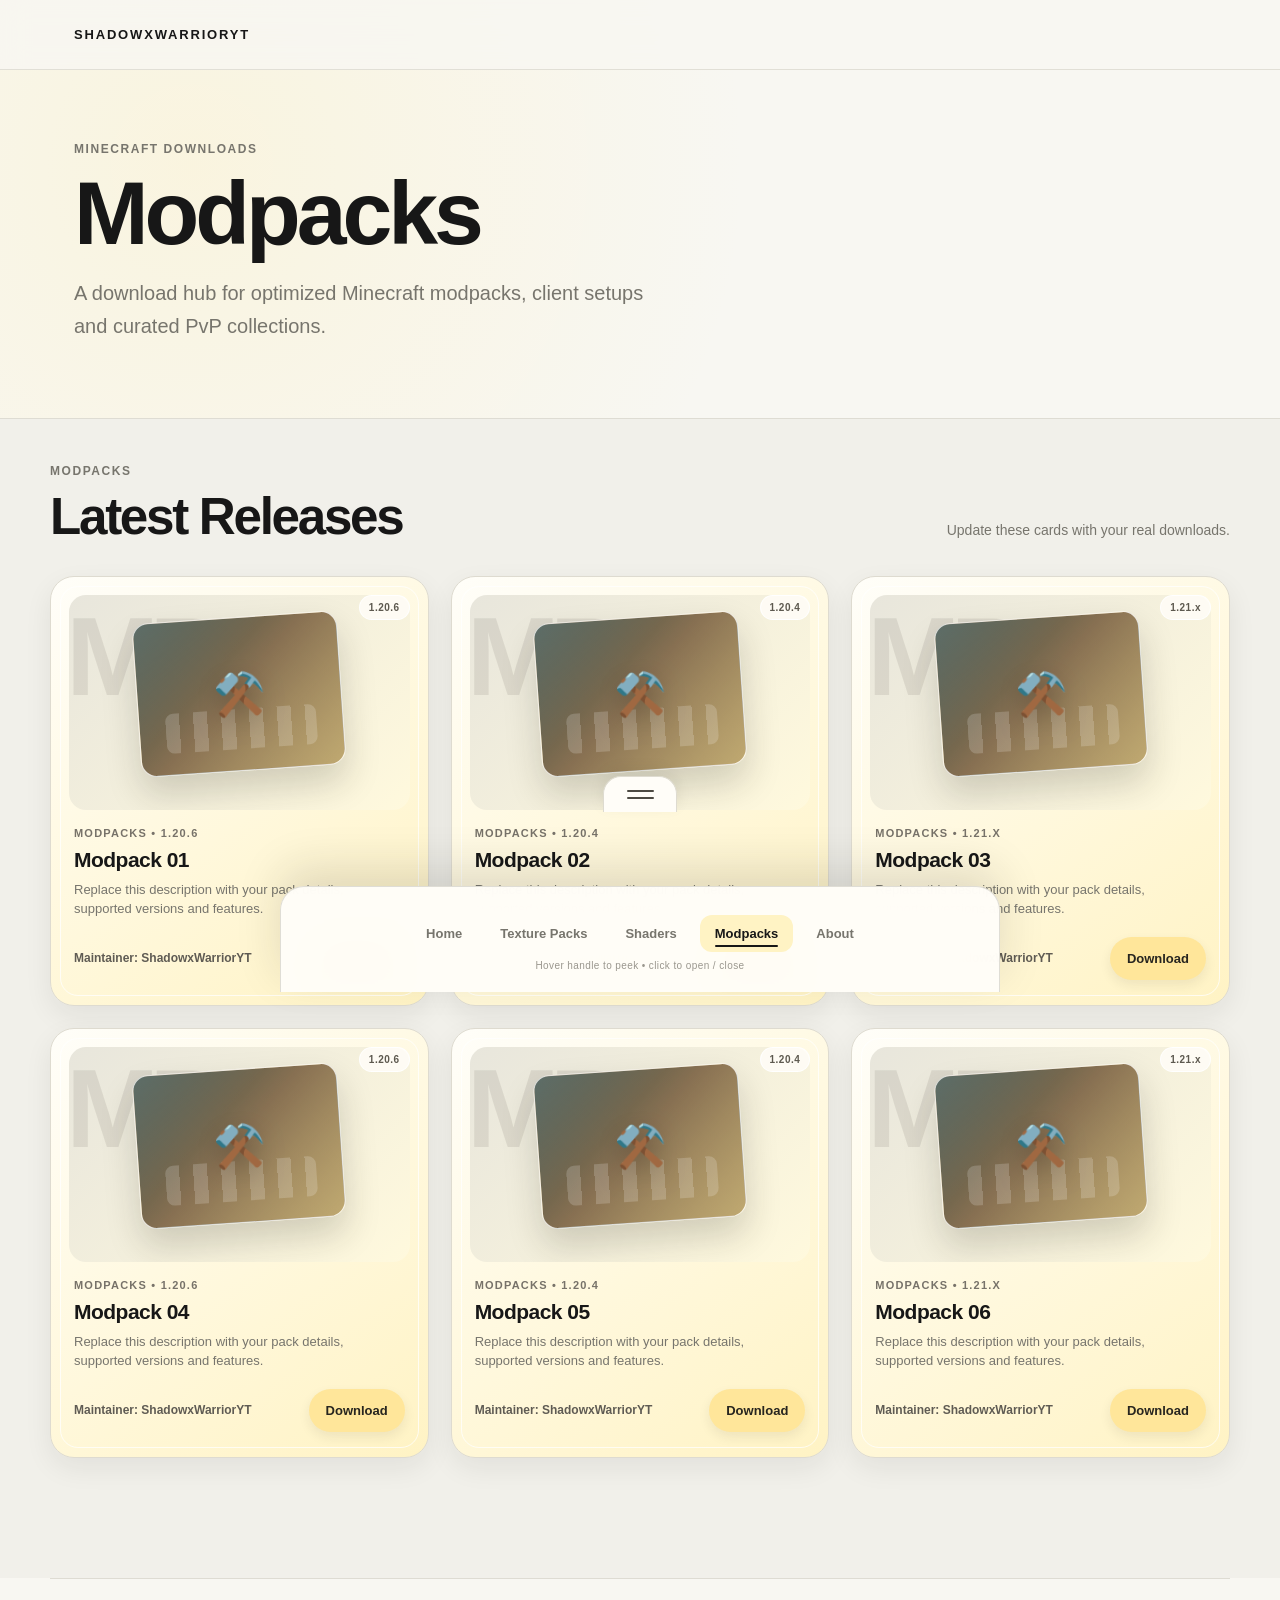
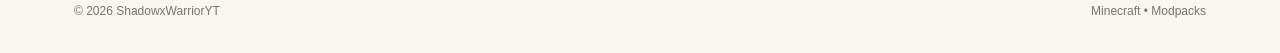
==== modpacks.html @ 5e6f0b71 "Add files via upload" ====
<!DOCTYPE html>
<html lang="en">
<head>
  <meta charset="UTF-8">
  <meta name="viewport" content="width=device-width, initial-scale=1.0">
  <meta name="description" content="ShadowxWarriorYT — Minecraft Modpacks downloads.">
  <title>Modpacks — ShadowxWarriorYT</title>
  <link rel="stylesheet" href="style.css">
</head>

<body data-page="modpacks">
  <!-- SITE HEADER -->
  <header class="site-header">
    <div class="header-container">
      <a href="index.html" class="brand-logo">SHADOWXWARRIORYT</a>
    </div>
  </header>

  <main>
    <!-- RESOURCE HERO -->
    <section class="resource-hero">
      <div class="resource-hero-inner reveal">
        <span class="meta-label">Minecraft Downloads</span>
        <h1 class="section-title">Modpacks</h1>
        <p class="hero-description">
          A download hub for optimized Minecraft modpacks, client setups and curated PvP collections.
        </p>
      </div>
    </section>

    <!-- RESOURCE GRID -->
    <section class="resource-section">
      <div class="section-container">
        <div class="section-header reveal">
          <div>
            <span class="meta-label">Modpacks</span>
            <h2 class="section-title">Latest Releases</h2>
          </div>
          <p class="section-note">Update these cards with your real downloads.</p>
        </div>

        <div class="resource-grid">
          <!-- CARD 01 -->
          <article class="resource-card reveal">
            <span class="resource-tag">1.20.6</span>
            <div class="resource-preview">
              <div class="resource-watermark">MP</div>
              <div class="resource-art art-modpack"><span class="art-icon">⚒️</span></div>
            </div>
            <div class="resource-info">
              <span class="resource-meta">MODPACKS • 1.20.6</span>
              <h2 class="resource-title">Modpack 01</h2>
              <p class="resource-description">Replace this description with your pack details, supported versions and features.</p>
              <div class="resource-bottom">
                <span class="resource-maintainer">Maintainer: ShadowxWarriorYT</span>
                <a class="download-btn" href="#" onclick="event.stopPropagation()">Download</a>
              </div>
            </div>
          </article>

          <!-- CARD 02 -->
          <article class="resource-card reveal">
            <span class="resource-tag">1.20.4</span>
            <div class="resource-preview">
              <div class="resource-watermark">MP</div>
              <div class="resource-art art-modpack"><span class="art-icon">⚒️</span></div>
            </div>
            <div class="resource-info">
              <span class="resource-meta">MODPACKS • 1.20.4</span>
              <h2 class="resource-title">Modpack 02</h2>
              <p class="resource-description">Replace this description with your pack details, supported versions and features.</p>
              <div class="resource-bottom">
                <span class="resource-maintainer">Maintainer: ShadowxWarriorYT</span>
                <a class="download-btn" href="#" onclick="event.stopPropagation()">Download</a>
              </div>
            </div>
          </article>

          <!-- CARD 03 -->
          <article class="resource-card reveal">
            <span class="resource-tag">1.21.x</span>
            <div class="resource-preview">
              <div class="resource-watermark">MP</div>
              <div class="resource-art art-modpack"><span class="art-icon">⚒️</span></div>
            </div>
            <div class="resource-info">
              <span class="resource-meta">MODPACKS • 1.21.x</span>
              <h2 class="resource-title">Modpack 03</h2>
              <p class="resource-description">Replace this description with your pack details, supported versions and features.</p>
              <div class="resource-bottom">
                <span class="resource-maintainer">Maintainer: ShadowxWarriorYT</span>
                <a class="download-btn" href="#" onclick="event.stopPropagation()">Download</a>
              </div>
            </div>
          </article>

          <!-- CARD 04 -->
          <article class="resource-card reveal">
            <span class="resource-tag">1.20.6</span>
            <div class="resource-preview">
              <div class="resource-watermark">MP</div>
              <div class="resource-art art-modpack"><span class="art-icon">⚒️</span></div>
            </div>
            <div class="resource-info">
              <span class="resource-meta">MODPACKS • 1.20.6</span>
              <h2 class="resource-title">Modpack 04</h2>
              <p class="resource-description">Replace this description with your pack details, supported versions and features.</p>
              <div class="resource-bottom">
                <span class="resource-maintainer">Maintainer: ShadowxWarriorYT</span>
                <a class="download-btn" href="#" onclick="event.stopPropagation()">Download</a>
              </div>
            </div>
          </article>

          <!-- CARD 05 -->
          <article class="resource-card reveal">
            <span class="resource-tag">1.20.4</span>
            <div class="resource-preview">
              <div class="resource-watermark">MP</div>
              <div class="resource-art art-modpack"><span class="art-icon">⚒️</span></div>
            </div>
            <div class="resource-info">
              <span class="resource-meta">MODPACKS • 1.20.4</span>
              <h2 class="resource-title">Modpack 05</h2>
              <p class="resource-description">Replace this description with your pack details, supported versions and features.</p>
              <div class="resource-bottom">
                <span class="resource-maintainer">Maintainer: ShadowxWarriorYT</span>
                <a class="download-btn" href="#" onclick="event.stopPropagation()">Download</a>
              </div>
            </div>
          </article>

          <!-- CARD 06 -->
          <article class="resource-card reveal">
            <span class="resource-tag">1.21.x</span>
            <div class="resource-preview">
              <div class="resource-watermark">MP</div>
              <div class="resource-art art-modpack"><span class="art-icon">⚒️</span></div>
            </div>
            <div class="resource-info">
              <span class="resource-meta">MODPACKS • 1.21.x</span>
              <h2 class="resource-title">Modpack 06</h2>
              <p class="resource-description">Replace this description with your pack details, supported versions and features.</p>
              <div class="resource-bottom">
                <span class="resource-maintainer">Maintainer: ShadowxWarriorYT</span>
                <a class="download-btn" href="#" onclick="event.stopPropagation()">Download</a>
              </div>
            </div>
          </article>
        </div>
      </div>
    </section>
  </main>

  <!-- FOOTER -->
  <footer class="site-footer">
    <span>© <span id="year"></span> ShadowxWarriorYT</span>
    <span>Minecraft • Modpacks</span>
  </footer>

  <!-- DOCK NAVIGATION -->
  <div class="nav-dock" aria-label="Site navigation">
    <button class="nav-handle" type="button" aria-label="Open navigation" aria-expanded="false">
      <span></span>
      <span></span>
    </button>
    <div class="nav-dock-panel">
      <nav class="drawer-nav">
        <a class="drawer-link" data-page="home" href="index.html">Home</a>
        <a class="drawer-link" data-page="texture-packs" href="texture-packs.html">Texture Packs</a>
        <a class="drawer-link" data-page="shaders" href="shaders.html">Shaders</a>
        <a class="drawer-link" data-page="modpacks" href="modpacks.html">Modpacks</a>
        <a class="drawer-link" data-page="about" href="index.html#about">About</a>
      </nav>
      <div class="nav-hint">Hover handle to peek • click to open / close</div>
    </div>
  </div>

  <script src="script.js"></script>
</body>
</html>
---- style.css ----
:root {
  --bg: #f8f7f2;
  --card: #fffdf8;
  --surface: #f0efe9;
  --cream: #fff3c4;
  --cream-strong: #ffe69a;
  --text: #171717;
  --muted: #77756d;
  --line: #dedcd3;
  --shadow: 0 14px 35px rgba(34, 32, 24, 0.08);
  --radius: 22px;
  --ease: cubic-bezier(.16, 1, .3, 1);
}

* { box-sizing: border-box; margin: 0; padding: 0; }

html { scroll-behavior: smooth; }

body {
  min-height: 100vh;
  background:
    radial-gradient(circle at 15% 10%, rgba(255, 236, 166, .25), transparent 30%),
    var(--bg);
  color: var(--text);
  font-family: Inter, ui-sans-serif, -apple-system, BlinkMacSystemFont, "Segoe UI", Arial, sans-serif;
  -webkit-font-smoothing: antialiased;
  overflow-x: hidden;
}

a { color: inherit; text-decoration: none; }

/* =========================================================
   SITE HEADER
   ========================================================= */

.site-header {
  position: sticky;
  top: 0;
  z-index: 20;
  height: 70px;
  background: rgba(248, 247, 242, .82);
  backdrop-filter: blur(14px);
  -webkit-backdrop-filter: blur(14px);
  border-bottom: 1px solid rgba(222, 220, 211, .9);
}

.header-container {
  max-width: 1180px;
  height: 100%;
  margin: auto;
  padding: 0 24px;
  display: flex;
  align-items: center;
  justify-content: space-between;
}

.brand-logo {
  font-size: 13px;
  font-weight: 800;
  letter-spacing: .14em;
}

/* =========================================================
   HOMEPAGE HERO SECTION
   ========================================================= */

.hero-section {
  max-width: 1180px;
  margin: auto;
  padding: 88px 24px 105px;
}

.hero-container {
  display: grid;
  grid-template-columns: 1.05fr .95fr;
  gap: 75px;
  align-items: center;
}

.meta-label {
  display: block;
  margin-bottom: 13px;
  color: var(--muted);
  font-size: 12px;
  font-weight: 800;
  letter-spacing: .13em;
  text-transform: uppercase;
}

.hero-title {
  max-width: 700px;
  font-size: clamp(3rem, 7vw, 6.4rem);
  line-height: .93;
  letter-spacing: -.065em;
  font-weight: 850;
}

.hero-title span {
  display: block;
  color: #77736a;
}

.hero-description {
  max-width: 600px;
  margin: 28px 0 30px;
  color: var(--muted);
  font-size: clamp(16px, 2vw, 20px);
  line-height: 1.65;
}

.hero-description strong { color: var(--text); }

.hero-actions {
  display: flex;
  flex-wrap: wrap;
  gap: 11px;
}

.btn {
  display: inline-flex;
  align-items: center;
  justify-content: center;
  min-height: 46px;
  padding: 0 20px;
  border-radius: 13px;
  font-size: 14px;
  font-weight: 750;
  transition: transform .35s var(--ease), box-shadow .35s var(--ease), background .35s var(--ease);
}

.btn:hover {
  transform: translateY(-2px);
  box-shadow: 0 9px 22px rgba(30, 28, 20, .10);
}

.btn-primary {
  background: var(--text);
  color: white;
}

.btn-ghost {
  background: white;
  border: 1px solid var(--line);
}

.hero-card {
  position: relative;
  min-height: 480px;
  overflow: hidden;
  border: 1px solid #dedbd0;
  border-radius: 28px;
  background: linear-gradient(145deg, #fffef9, #f3f0e5);
  box-shadow: var(--shadow);
}

.hero-card::after {
  content: "";
  position: absolute;
  inset: 12px;
  border: 1px solid rgba(255,255,255,.75);
  border-radius: 20px;
  pointer-events: none;
}

.hero-watermark {
  position: absolute;
  z-index: 0;
  top: 40px;
  left: -12px;
  font-size: clamp(7rem, 16vw, 12rem);
  line-height: 1;
  font-weight: 900;
  letter-spacing: -.09em;
  color: rgba(90, 86, 73, .10);
}

.hero-img {
  position: absolute;
  z-index: 1;
  inset: 34px 45px 55px;
  width: calc(100% - 90px);
  height: calc(100% - 89px);
  object-fit: cover;
  border-radius: 20px;
  box-shadow: 0 20px 45px rgba(36, 33, 24, .14);
  transition: transform .8s var(--ease);
}

.hero-card:hover .hero-img { transform: translateY(-7px) scale(1.015); }

.hero-card-label {
  position: absolute;
  z-index: 3;
  left: 32px;
  bottom: 24px;
  font-size: 11px;
  font-weight: 800;
  letter-spacing: .15em;
  color: #706d64;
}

/* =========================================================
   VIDEOS SECTION
   ========================================================= */

.videos-section {
  padding: 88px 24px 100px;
  background: #f1f0ea;
  border-top: 1px solid var(--line);
  border-bottom: 1px solid var(--line);
}

.section-container {
  max-width: 1180px;
  margin: auto;
}

.section-header {
  display: flex;
  align-items: end;
  justify-content: space-between;
  gap: 30px;
  margin-bottom: 34px;
}

.section-title {
  font-size: clamp(2rem, 4vw, 3.3rem);
  line-height: 1;
  letter-spacing: -.045em;
}

.section-note {
  color: var(--muted);
  font-size: 14px;
  padding-bottom: 4px;
}

.video-grid {
  display: grid;
  grid-template-columns: repeat(3, 1fr);
  gap: 20px;
}

.video-card {
  position: relative;
  overflow: hidden;
  display: block;
  background: var(--card);
  border: 1px solid #ddd9ce;
  border-radius: var(--radius);
  box-shadow: 0 8px 24px rgba(34, 32, 24, .045);
  transition: transform .45s var(--ease), box-shadow .45s var(--ease), border-color .45s var(--ease);
}

.video-card:hover {
  transform: translateY(-7px);
  border-color: #c9c4b5;
  box-shadow: 0 18px 38px rgba(34, 32, 24, .11);
}

.card-media {
  position: relative;
  aspect-ratio: 16 / 9;
  overflow: hidden;
  background: #dedbd0;
}

.card-img {
  width: 100%;
  height: 100%;
  object-fit: cover;
  display: block;
  transition: transform .7s var(--ease), filter .7s var(--ease);
}

.video-card:hover .card-img {
  transform: scale(1.045);
  filter: saturate(1.05);
}

.play-indicator {
  position: absolute;
  z-index: 3;
  right: 13px;
  bottom: 13px;
  width: 39px;
  height: 39px;
  display: grid;
  place-items: center;
  border-radius: 50%;
  background: rgba(20,20,18,.82);
  color: white;
  font-size: 13px;
  padding-left: 2px;
  box-shadow: 0 5px 15px rgba(0,0,0,.2);
}

.card-body { padding: 20px 20px 21px; }

.card-meta {
  display: block;
  margin-bottom: 9px;
  color: #8a867b;
  font-size: 10px;
  font-weight: 850;
  letter-spacing: .12em;
}

.card-title {
  font-size: 20px;
  line-height: 1.2;
  letter-spacing: -.025em;
}

.card-excerpt {
  margin-top: 9px;
  color: var(--muted);
  font-size: 13px;
  line-height: 1.55;
}

.watch-link {
  display: inline-flex;
  gap: 7px;
  margin-top: 17px;
  padding: 8px 11px;
  border-radius: 10px;
  background: var(--cream);
  font-size: 12px;
  font-weight: 800;
  transition: background .3s var(--ease);
}

.video-card:hover .watch-link { background: var(--cream-strong); }

/* =========================================================
   ABOUT SECTION
   ========================================================= */

.about-section {
  padding: 105px 24px;
}

.about-container {
  max-width: 900px;
  margin: auto;
  display: grid;
  grid-template-columns: 250px 1fr;
  gap: 55px;
  align-items: center;
}

.about-image {
  overflow: hidden;
  aspect-ratio: 1;
  border-radius: 25px;
  border: 1px solid var(--line);
  background: var(--surface);
}

.about-image img {
  width: 100%;
  height: 100%;
  object-fit: cover;
}

.about-content p {
  max-width: 600px;
  margin-top: 17px;
  color: var(--muted);
  line-height: 1.7;
}

.about-content .btn { margin-top: 25px; }

/* =========================================================
   SITE FOOTER
   ========================================================= */

.site-footer {
  max-width: 1180px;
  margin: auto;
  padding: 25px 24px 35px;
  display: flex;
  justify-content: space-between;
  gap: 20px;
  color: var(--muted);
  font-size: 12px;
  border-top: 1px solid var(--line);
}

/* =========================================================
   REVEAL ANIMATIONS
   ========================================================= */

.reveal {
  opacity: 0;
  transform: translateY(24px);
  transition: opacity .8s var(--ease), transform .8s var(--ease);
}

.reveal.visible {
  opacity: 1;
  transform: translateY(0);
}

/* =========================================================
   RESOURCE HERO & CARDS
   ========================================================= */

.resource-hero {
  padding: 72px 24px 45px;
  max-width: 1180px;
  margin: auto;
}

.resource-hero-inner {
  max-width: 760px;
}

.resource-hero .section-title {
  font-size: clamp(2.8rem, 7vw, 5.8rem);
}

.resource-hero .hero-description {
  margin-top: 18px;
}

.resource-section {
  padding: 45px 24px 120px;
  background: #f1f0ea;
  border-top: 1px solid var(--line);
}

.resource-grid {
  max-width: 1180px;
  margin: auto;
  display: grid;
  grid-template-columns: repeat(3, 1fr);
  gap: 22px;
}

.resource-card {
  position: relative;
  overflow: hidden;
  min-height: 430px;
  padding: 18px 18px 22px;
  border: 1px solid #dedbd0;
  border-radius: 24px;
  background: linear-gradient(145deg, #fffef9 0%, #fff3c4 100%);
  box-shadow: 0 10px 28px rgba(34,32,24,.07);
  transition: transform .45s var(--ease), box-shadow .45s var(--ease), border-color .45s var(--ease);
}

.resource-card:hover {
  transform: translateY(-7px);
  border-color: #c9c4b5;
  box-shadow: 0 20px 42px rgba(34,32,24,.13);
}

.resource-card::after {
  content: "";
  position: absolute;
  inset: 9px;
  border: 1px solid rgba(255,255,255,.75);
  border-radius: 18px;
  pointer-events: none;
}

.resource-preview {
  position: relative;
  height: 215px;
  overflow: hidden;
  border-radius: 17px;
  background: linear-gradient(135deg,#e8e6dc,#fff9dd);
}

.resource-watermark {
  position: absolute;
  z-index: 0;
  top: 6px;
  left: -3px;
  font-size: clamp(4.8rem, 9vw, 7rem);
  line-height: 1;
  font-weight: 900;
  letter-spacing: -.09em;
  color: rgba(90,86,73,.12);
}

.resource-art {
  position: absolute;
  z-index: 1;
  left: 50%;
  top: 22px;
  width: 205px;
  height: 154px;
  transform: translateX(-50%) rotate(-4deg);
  border-radius: 16px;
  border: 1px solid rgba(255,255,255,.8);
  background: linear-gradient(135deg,#30362d,#7b806f 45%,#e7d9a1);
  box-shadow: 0 18px 35px rgba(36,33,24,.18);
  overflow: hidden;
  transition: transform .65s var(--ease);
}

.resource-card:hover .resource-art {
  transform: translateX(-50%) rotate(-1deg) translateY(-6px) scale(1.025);
}

.resource-art::before {
  content: "";
  position: absolute;
  inset: 0;
  background: linear-gradient(135deg,rgba(255,255,255,.25),transparent 38%,rgba(0,0,0,.16));
}

.resource-art::after {
  content: "";
  position: absolute;
  left: 13%;
  right: 13%;
  bottom: 14%;
  height: 26%;
  border-radius: 8px;
  background: repeating-linear-gradient(90deg,rgba(255,255,255,.18) 0 14px,transparent 14px 28px);
}

.art-shader { background: linear-gradient(135deg,#1e2537,#725c93 48%,#f0bf84); }
.art-modpack { background: linear-gradient(135deg,#273d36,#8b7354 48%,#e4c986); }

.art-icon {
  position: absolute;
  z-index: 2;
  left: 50%;
  top: 50%;
  transform: translate(-50%,-50%);
  font-size: 42px;
  filter: drop-shadow(0 7px 12px rgba(0,0,0,.25));
}

.resource-info {
  position: relative;
  z-index: 2;
  padding: 17px 5px 0;
}

.resource-meta {
  display: block;
  margin-bottom: 8px;
  color: #777269;
  font-size: 11px;
  font-weight: 850;
  letter-spacing: .11em;
  text-transform: uppercase;
}

.resource-title {
  font-size: 21px;
  line-height: 1.2;
  letter-spacing: -.025em;
}

.resource-description {
  margin-top: 8px;
  min-height: 40px;
  color: #77756d;
  font-size: 13px;
  line-height: 1.5;
}

.resource-bottom {
  display: flex;
  align-items: center;
  justify-content: space-between;
  gap: 12px;
  margin-top: 17px;
}

.resource-maintainer {
  color: #5f5b53;
  font-size: 12px;
  font-weight: 700;
}

.download-btn {
  display: inline-flex;
  align-items: center;
  justify-content: center;
  min-height: 43px;
  padding: 0 17px;
  border-radius: 999px;
  background: var(--cream-strong);
  color: #27251f;
  font-size: 13px;
  font-weight: 850;
  box-shadow: 0 5px 12px rgba(34,32,24,.08);
  transition: transform .3s var(--ease), background .3s var(--ease);
}

.download-btn:hover {
  transform: translateY(-2px);
  background: #ffdc72;
}

.resource-tag {
  position: absolute;
  right: 18px;
  top: 18px;
  z-index: 3;
  padding: 6px 9px;
  border-radius: 999px;
  background: rgba(255,253,248,.85);
  border: 1px solid rgba(255,255,255,.9);
  color: #5d594f;
  font-size: 10px;
  font-weight: 850;
  letter-spacing: .05em;
}

/* =========================================================
   DESKTOP NAVIGATION (BOTTOM DOCK)
   ========================================================= */

.nav-dock {
  position: fixed;
  z-index: 9999;
  left: 50%;
  bottom: 0;
  width: min(720px, calc(100vw - 28px));
  transform: translateX(-50%);
  pointer-events: none;
}

.nav-dock-panel {
  position: relative;
  width: 100%;
  min-height: 106px;
  padding: 28px 20px 16px;
  border: 1px solid rgba(222, 220, 211, .95);
  border-bottom: 0;
  border-radius: 24px 24px 0 0;
  background: rgba(255, 253, 248, .97);
  backdrop-filter: blur(18px);
  -webkit-backdrop-filter: blur(18px);
  box-shadow: 0 -18px 45px rgba(34, 32, 24, .13);
  transform: translateY(calc(100% - 14px));
  transition: transform .55s var(--ease), box-shadow .55s var(--ease);
  pointer-events: auto;
}

.nav-handle {
  position: absolute;
  z-index: 10;
  left: 50%;
  top: -18px;
  width: 74px;
  height: 36px;
  transform: translateX(-50%);
  border: 1px solid #dedbd0;
  border-bottom: 0;
  border-radius: 18px 18px 0 0;
  background: #fffdf8;
  display: flex;
  flex-direction: column;
  justify-content: center;
  align-items: center;
  gap: 5px;
  cursor: pointer;
  pointer-events: auto;
  box-shadow: 0 -6px 16px rgba(34, 32, 24, .07);
  transition: background .25s var(--ease), box-shadow .25s var(--ease);
}

.nav-handle span {
  display: block;
  width: 27px;
  height: 2px;
  border-radius: 99px;
  background: #4d4a43;
  transition: transform .35s var(--ease), opacity .25s var(--ease);
}

.nav-handle:hover {
  background: var(--cream);
  box-shadow: 0 -9px 22px rgba(34, 32, 24, .11);
}

/* DESKTOP PEEK (Triggered ONLY via .peek class from JS on handle hover) */
.nav-dock.peek .nav-dock-panel {
  transform: translateY(calc(100% - 50px));
}

/* DESKTOP FULL OPEN */
.nav-dock.open .nav-dock-panel {
  transform: translateY(0);
  box-shadow: 0 -22px 55px rgba(34, 32, 24, .17);
}

/* TRANSFORM HANDLE INTO X */
.nav-dock.open .nav-handle span:first-child {
  transform: translateY(3.5px) rotate(45deg);
}

.nav-dock.open .nav-handle span:last-child {
  transform: translateY(-3.5px) rotate(-45deg);
}

/* DRAWER NAV LINKS */
.drawer-nav {
  display: flex;
  align-items: center;
  justify-content: center;
  flex-wrap: wrap;
  gap: 8px;
}

.drawer-link {
  position: relative;
  display: inline-flex;
  align-items: center;
  justify-content: center;
  padding: 11px 15px;
  border-radius: 12px;
  color: var(--muted);
  font-size: 13px;
  font-weight: 750;
  transition: background .25s var(--ease), color .25s var(--ease), transform .25s var(--ease), box-shadow .25s var(--ease);
}

.drawer-link:hover {
  background: var(--cream);
  color: var(--text);
  transform: translateY(-2px);
  box-shadow: 0 6px 15px rgba(34, 32, 24, .07);
}

.drawer-link.active {
  background: var(--cream);
  color: var(--text);
}

.drawer-link::after {
  content: "";
  position: absolute;
  left: 15px;
  right: 15px;
  bottom: 5px;
  height: 2px;
  border-radius: 99px;
  background: var(--text);
  transform: scaleX(0);
  transform-origin: center;
  transition: transform .25s var(--ease);
}

.drawer-link:hover::after,
.drawer-link.active::after {
  transform: scaleX(1);
}

.nav-hint {
  margin-top: 8px;
  text-align: center;
  color: #9a978e;
  font-size: 10px;
  letter-spacing: .04em;
}

/* =========================================================
   TABLET RESPONSIVE (MAX-WIDTH: 900PX)
   ========================================================= */

@media (max-width: 900px) {
  .hero-container {
    grid-template-columns: 1fr;
    gap: 45px;
  }

  .hero-card { min-height: 420px; }
  .video-grid { grid-template-columns: 1fr; }
  .resource-grid { grid-template-columns: repeat(2, 1fr); }

  .about-container {
    grid-template-columns: 1fr;
    max-width: 620px;
  }

  .about-image { width: 220px; }
}

/* =========================================================
   MOBILE RESPONSIVE & TOP DROPDOWN NAVIGATION (MAX-WIDTH: 600PX)
   ========================================================= */

@media (max-width: 600px) {
  /* Header */
  .site-header { height: 62px; }

  .header-container { padding: 0 17px; }

  .brand-logo {
    font-size: 11px;
    letter-spacing: .10em;
  }

  /* General mobile layout adjustments */
  .hero-section {
    padding: 50px 17px 60px;
  }

  .hero-title {
    font-size: clamp(2.6rem, 13vw, 3.8rem);
  }

  .hero-card {
    min-height: 340px;
    border-radius: 22px;
  }

  .hero-img {
    inset: 20px 20px 38px;
    width: calc(100% - 40px);
    height: calc(100% - 58px);
    border-radius: 16px;
  }

  .hero-card-label {
    left: 20px;
    bottom: 16px;
    font-size: 10px;
  }

  .videos-section,
  .about-section {
    padding: 60px 17px 70px;
  }

  .section-header {
    display: block;
    margin-bottom: 24px;
  }

  .section-note {
    margin-top: 8px;
  }

  .about-container {
    gap: 30px;
  }

  .about-image {
    width: 180px;
    border-radius: 20px;
  }

  .site-footer {
    padding: 24px 17px 30px;
    flex-direction: column;
    gap: 8px;
  }

  /* Resource Pages on Mobile */
  .resource-hero {
    padding: 45px 17px 28px;
  }

  .resource-section {
    padding: 30px 17px 90px;
  }

  .resource-grid {
    grid-template-columns: 1fr;
    gap: 16px;
  }

  .resource-card {
    min-height: auto;
    padding: 16px;
    border-radius: 20px;
  }

  .resource-preview {
    height: 180px;
  }

  .resource-art {
    width: 180px;
    height: 135px;
    top: 18px;
  }

  .resource-info {
    padding-top: 14px;
  }

  .resource-title {
    font-size: 19px;
  }

  .resource-description {
    min-height: auto;
    font-size: 12.5px;
  }

  .resource-bottom {
    margin-top: 14px;
  }

  .resource-maintainer {
    font-size: 11px;
    max-width: 50%;
  }

  .download-btn {
    min-height: 40px;
    padding: 0 15px;
    font-size: 12px;
  }

  /* -------------------------------------------------------
     MOBILE TOP-DOWN NAVIGATION
     ------------------------------------------------------- */

  /* Nav container attached to top */
  .nav-dock {
    position: fixed;
    top: 0;
    left: 0;
    right: 0;
    bottom: auto;
    width: 100%;
    transform: none;
    z-index: 9999;
    pointer-events: none;
  }

  /* Dropdown Panel sliding DOWN from top */
  .nav-dock-panel {
    position: relative;
    width: 100%;
    min-height: auto;
    padding: 72px 20px 25px;
    border: 1px solid rgba(222, 220, 211, .95);
    border-top: 0;
    border-radius: 0 0 24px 24px;
    background: rgba(255, 253, 248, .98);
    backdrop-filter: blur(20px);
    -webkit-backdrop-filter: blur(20px);
    box-shadow: 0 18px 45px rgba(34, 32, 24, .14);

    /* Closed state: entirely above screen */
    transform: translateY(-100%);
    transition: transform .5s var(--ease), box-shadow .5s var(--ease);
    pointer-events: auto;
  }

  /* Open state */
  .nav-dock.open .nav-dock-panel {
    transform: translateY(0);
  }

  /* No hover peek on mobile touch devices */
  .nav-dock.peek .nav-dock-panel {
    transform: translateY(-100%);
  }

  /* Mobile Hamburger / X Button: fixed at top-right */
  .nav-handle {
    position: fixed;
    z-index: 10001;
    top: 11px;
    right: 16px;
    left: auto;
    width: 48px;
    height: 44px;
    transform: none;
    border: 1px solid transparent;
    border-radius: 12px;
    background: transparent;
    box-shadow: none;
    gap: 6px;
  }

  .nav-handle:hover {
    background: var(--cream);
    box-shadow: none;
  }

  .nav-handle span {
    width: 20px;
    height: 2.5px;
    background: var(--text);
  }

  /* Mobile X Transform */
  .nav-dock.open .nav-handle span:first-child {
    transform: translateY(4.25px) rotate(45deg);
  }

  .nav-dock.open .nav-handle span:last-child {
    transform: translateY(-4.25px) rotate(-45deg);
  }

  /* Mobile Stacked Links */
  .drawer-nav {
    flex-direction: column;
    align-items: stretch;
    justify-content: flex-start;
    gap: 6px;
    width: 100%;
  }

  .drawer-link {
    width: 100%;
    min-height: 44px;
    justify-content: flex-start;
    padding: 12px 14px;
    font-size: 14px;
    border-radius: 12px;
  }

  .drawer-link:hover,
  .drawer-link:active {
    transform: translateX(4px);
    background: var(--cream);
    color: var(--text);
  }

  .drawer-link::after {
    left: 14px;
    right: auto;
    bottom: 8px;
    width: 22px;
    transform-origin: left;
  }

  .nav-hint {
    margin-top: 14px;
    text-align: left;
    padding-left: 6px;
    font-size: 10px;
  }
}

/* =========================================================
   ACCESSIBILITY & REDUCED MOTION
   ========================================================= */

@media (prefers-reduced-motion: reduce) {
  html { scroll-behavior: auto; }
  *, *::before, *::after {
    animation-duration: .01ms !important;
    transition-duration: .01ms !important;
  }
}
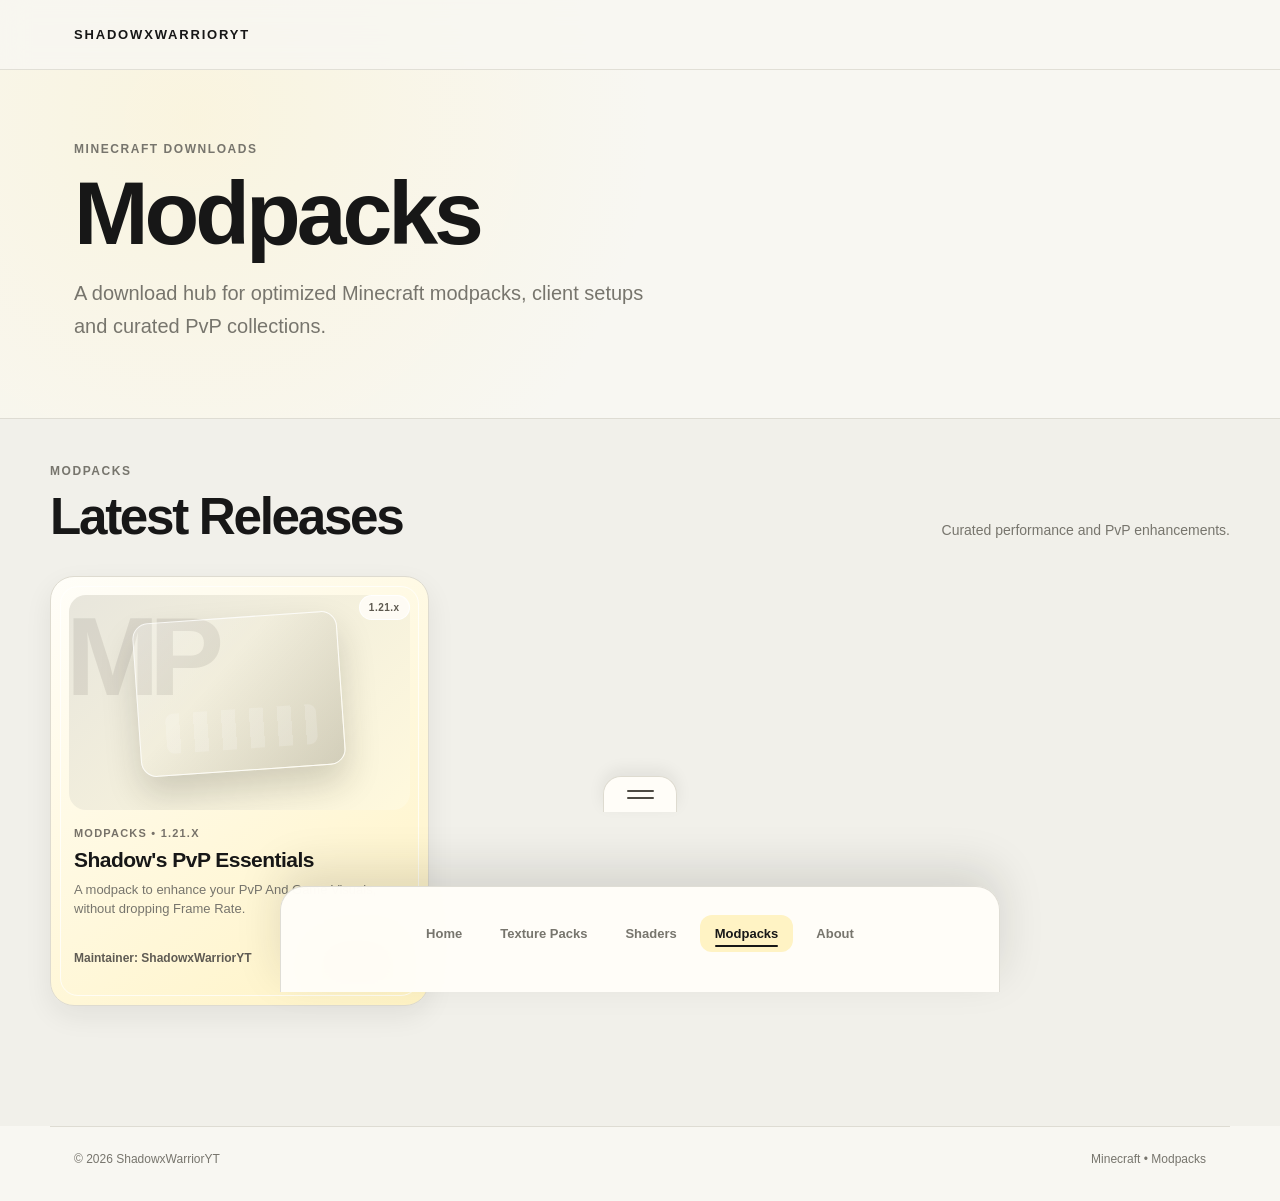
==== commit 5bf49a22: "Update modpacks.html" ====
--- a/modpacks.html
+++ b/modpacks.html
@@ -36,114 +36,24 @@
             <span class="meta-label">Modpacks</span>
             <h2 class="section-title">Latest Releases</h2>
           </div>
-          <p class="section-note">Update these cards with your real downloads.</p>
+          <p class="section-note">Curated performance and PvP enhancements.</p>
         </div>
 
         <div class="resource-grid">
-          <!-- CARD 01 -->
-          <article class="resource-card reveal">
-            <span class="resource-tag">1.20.6</span>
-            <div class="resource-preview">
-              <div class="resource-watermark">MP</div>
-              <div class="resource-art art-modpack"><span class="art-icon">⚒️</span></div>
-            </div>
-            <div class="resource-info">
-              <span class="resource-meta">MODPACKS • 1.20.6</span>
-              <h2 class="resource-title">Modpack 01</h2>
-              <p class="resource-description">Replace this description with your pack details, supported versions and features.</p>
-              <div class="resource-bottom">
-                <span class="resource-maintainer">Maintainer: ShadowxWarriorYT</span>
-                <a class="download-btn" href="#" onclick="event.stopPropagation()">Download</a>
-              </div>
-            </div>
-          </article>
-
-          <!-- CARD 02 -->
-          <article class="resource-card reveal">
-            <span class="resource-tag">1.20.4</span>
-            <div class="resource-preview">
-              <div class="resource-watermark">MP</div>
-              <div class="resource-art art-modpack"><span class="art-icon">⚒️</span></div>
-            </div>
-            <div class="resource-info">
-              <span class="resource-meta">MODPACKS • 1.20.4</span>
-              <h2 class="resource-title">Modpack 02</h2>
-              <p class="resource-description">Replace this description with your pack details, supported versions and features.</p>
-              <div class="resource-bottom">
-                <span class="resource-maintainer">Maintainer: ShadowxWarriorYT</span>
-                <a class="download-btn" href="#" onclick="event.stopPropagation()">Download</a>
-              </div>
-            </div>
-          </article>
-
-          <!-- CARD 03 -->
+          <!-- CARD: Shadow's PvP Essentials -->
           <article class="resource-card reveal">
             <span class="resource-tag">1.21.x</span>
             <div class="resource-preview">
               <div class="resource-watermark">MP</div>
-              <div class="resource-art art-modpack"><span class="art-icon">⚒️</span></div>
+              <div class="resource-art art-modpack" style="background: url('https://i.postimg.cc/J0Fg05Zy/Chat-GPT-Image-Aug-31-2026-12-50-01-AM.png') center/cover no-repeat;"></div>
             </div>
             <div class="resource-info">
               <span class="resource-meta">MODPACKS • 1.21.x</span>
-              <h2 class="resource-title">Modpack 03</h2>
-              <p class="resource-description">Replace this description with your pack details, supported versions and features.</p>
+              <h2 class="resource-title">Shadow's PvP Essentials</h2>
+              <p class="resource-description">A modpack to enhance your PvP And Game Visuals, without dropping Frame Rate.</p>
               <div class="resource-bottom">
                 <span class="resource-maintainer">Maintainer: ShadowxWarriorYT</span>
-                <a class="download-btn" href="#" onclick="event.stopPropagation()">Download</a>
-              </div>
-            </div>
-          </article>
-
-          <!-- CARD 04 -->
-          <article class="resource-card reveal">
-            <span class="resource-tag">1.20.6</span>
-            <div class="resource-preview">
-              <div class="resource-watermark">MP</div>
-              <div class="resource-art art-modpack"><span class="art-icon">⚒️</span></div>
-            </div>
-            <div class="resource-info">
-              <span class="resource-meta">MODPACKS • 1.20.6</span>
-              <h2 class="resource-title">Modpack 04</h2>
-              <p class="resource-description">Replace this description with your pack details, supported versions and features.</p>
-              <div class="resource-bottom">
-                <span class="resource-maintainer">Maintainer: ShadowxWarriorYT</span>
-                <a class="download-btn" href="#" onclick="event.stopPropagation()">Download</a>
-              </div>
-            </div>
-          </article>
-
-          <!-- CARD 05 -->
-          <article class="resource-card reveal">
-            <span class="resource-tag">1.20.4</span>
-            <div class="resource-preview">
-              <div class="resource-watermark">MP</div>
-              <div class="resource-art art-modpack"><span class="art-icon">⚒️</span></div>
-            </div>
-            <div class="resource-info">
-              <span class="resource-meta">MODPACKS • 1.20.4</span>
-              <h2 class="resource-title">Modpack 05</h2>
-              <p class="resource-description">Replace this description with your pack details, supported versions and features.</p>
-              <div class="resource-bottom">
-                <span class="resource-maintainer">Maintainer: ShadowxWarriorYT</span>
-                <a class="download-btn" href="#" onclick="event.stopPropagation()">Download</a>
-              </div>
-            </div>
-          </article>
-
-          <!-- CARD 06 -->
-          <article class="resource-card reveal">
-            <span class="resource-tag">1.21.x</span>
-            <div class="resource-preview">
-              <div class="resource-watermark">MP</div>
-              <div class="resource-art art-modpack"><span class="art-icon">⚒️</span></div>
-            </div>
-            <div class="resource-info">
-              <span class="resource-meta">MODPACKS • 1.21.x</span>
-              <h2 class="resource-title">Modpack 06</h2>
-              <p class="resource-description">Replace this description with your pack details, supported versions and features.</p>
-              <div class="resource-bottom">
-                <span class="resource-maintainer">Maintainer: ShadowxWarriorYT</span>
-                <a class="download-btn" href="#" onclick="event.stopPropagation()">Download</a>
+                <a class="download-btn" href="https://www.mediafire.com/file/ijvtroa260tgp3l/Shadow's+PvP+Essentials+V3.zip/file" target="_blank" rel="noopener" onclick="event.stopPropagation()">Download</a>
               </div>
             </div>
           </article>
@@ -172,10 +82,10 @@
         <a class="drawer-link" data-page="modpacks" href="modpacks.html">Modpacks</a>
         <a class="drawer-link" data-page="about" href="index.html#about">About</a>
       </nav>
-      <div class="nav-hint">Hover handle to peek • click to open / close</div>
+      
     </div>
   </div>
 
   <script src="script.js"></script>
 </body>
-</html>+</html>
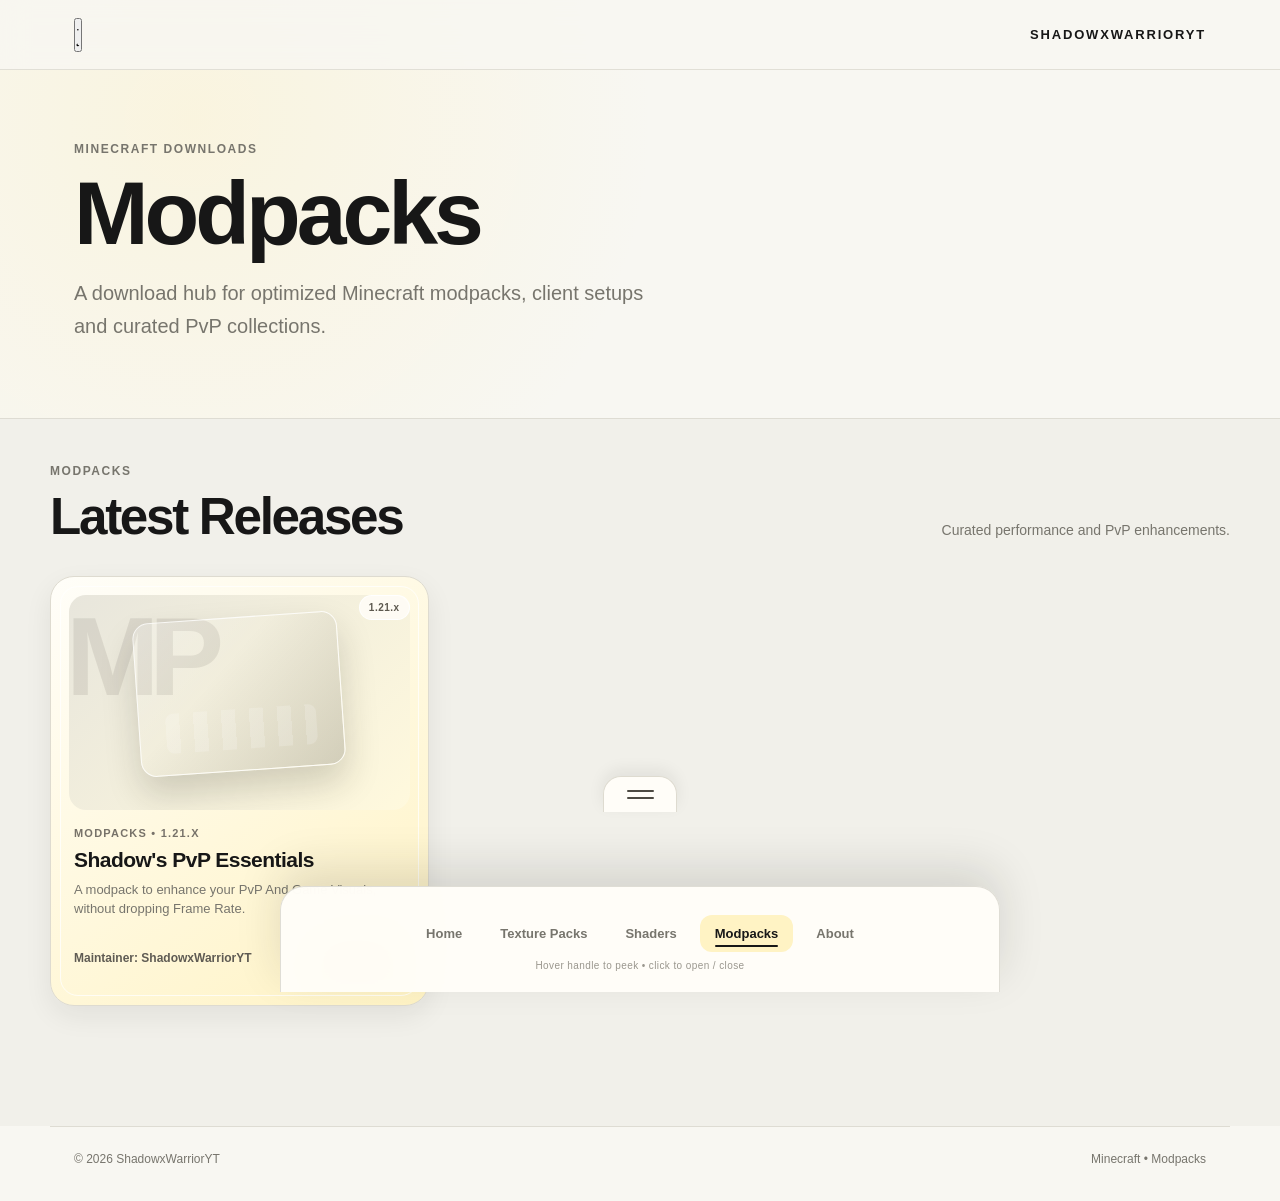
==== commit e91f9012: "Update modpacks.html" ====
--- a/modpacks.html
+++ b/modpacks.html
@@ -5,6 +5,21 @@
   <meta name="viewport" content="width=device-width, initial-scale=1.0">
   <meta name="description" content="ShadowxWarriorYT — Minecraft Modpacks downloads.">
   <title>Modpacks — ShadowxWarriorYT</title>
+
+  <!-- Prevent theme flash before first paint -->
+  <script>
+    (function () {
+      try {
+        var saved = localStorage.getItem("sxw-theme");
+        if (saved === "dark" || (!saved && window.matchMedia && window.matchMedia("(prefers-color-scheme: dark)").matches)) {
+          document.documentElement.setAttribute("data-theme", "dark");
+        } else {
+          document.documentElement.setAttribute("data-theme", "light");
+        }
+      } catch (e) {}
+    })();
+  </script>
+
   <link rel="stylesheet" href="style.css">
 </head>
 
@@ -12,6 +27,22 @@
   <!-- SITE HEADER -->
   <header class="site-header">
     <div class="header-container">
+      <button class="theme-toggle" id="theme-toggle" type="button" aria-label="Toggle dark mode">
+        <svg class="sun-icon" viewBox="0 0 24 24" aria-hidden="true">
+          <circle cx="12" cy="12" r="5"></circle>
+          <line x1="12" y1="1" x2="12" y2="3"></line>
+          <line x1="12" y1="21" x2="12" y2="23"></line>
+          <line x1="4.22" y1="4.22" x2="5.64" y2="5.64"></line>
+          <line x1="18.36" y1="18.36" x2="19.78" y2="19.78"></line>
+          <line x1="1" y1="12" x2="3" y2="12"></line>
+          <line x1="21" y1="12" x2="23" y2="12"></line>
+          <line x1="4.22" y1="19.78" x2="5.64" y2="18.36"></line>
+          <line x1="18.36" y1="5.64" x2="19.78" y2="4.22"></line>
+        </svg>
+        <svg class="moon-icon" viewBox="0 0 24 24" aria-hidden="true">
+          <path d="M21 12.79A9 9 0 1 1 11.21 3 7 7 0 0 0 21 12.79z"></path>
+        </svg>
+      </button>
       <a href="index.html" class="brand-logo">SHADOWXWARRIORYT</a>
     </div>
   </header>
@@ -68,6 +99,10 @@
     <span>Minecraft • Modpacks</span>
   </footer>
 
+  <!-- DESKTOP INVISIBLE REVEALER HOT ZONES -->
+  <div class="nav-revealer-zone" id="navHotZone" aria-label="Reveal navigation handle"></div>
+  <div class="nav-dock-zone" id="navDockZone" aria-hidden="true"></div>
+
   <!-- DOCK NAVIGATION -->
   <div class="nav-dock" aria-label="Site navigation">
     <button class="nav-handle" type="button" aria-label="Open navigation" aria-expanded="false">
@@ -82,7 +117,7 @@
         <a class="drawer-link" data-page="modpacks" href="modpacks.html">Modpacks</a>
         <a class="drawer-link" data-page="about" href="index.html#about">About</a>
       </nav>
-      
+      <div class="nav-hint">Hover handle to peek • click to open / close</div>
     </div>
   </div>
 
--- a/style.css
+++ b/style.css
@@ -72,11 +72,35 @@
 
 .hero-container {
   display: grid;
-  grid-template-columns: 1.05fr .95fr;
-  gap: 75px;
-  align-items: center;
-}
-
+  grid-template-columns: 1.1fr 0.9fr;
+  gap: 40px;
+  align-items: center; /* This ensures both columns align vertically in the center */
+}
+
+.hero-card {
+  position: relative;
+  width: 100%;
+  max-width: 380px;  /* Make the container nice and compact */
+  min-height: 400px;
+  margin: 0 auto;    /* Centers it horizontally inside its column */
+  overflow: hidden;
+  border: 1px solid #dedbd0;
+  border-radius: 26px;
+  background: linear-gradient(145deg, #fffef9, #f3f0e5);
+  box-shadow: var(--shadow);
+}
+
+.hero-img {
+  position: absolute;
+  z-index: 1;
+  inset: 24px 28px 45px; /* Adjust inner spacing to fit the smaller container nicely */
+  width: calc(100% - 56px);
+  height: calc(100% - 69px);
+  object-fit: cover;
+  border-radius: 18px;
+  box-shadow: 0 15px 35px rgba(36, 33, 24, .14);
+  transition: transform .8s var(--ease);
+}
 .meta-label {
   display: block;
   margin-bottom: 13px;
@@ -1052,4 +1076,4 @@
     animation-duration: .01ms !important;
     transition-duration: .01ms !important;
   }
-}+}
